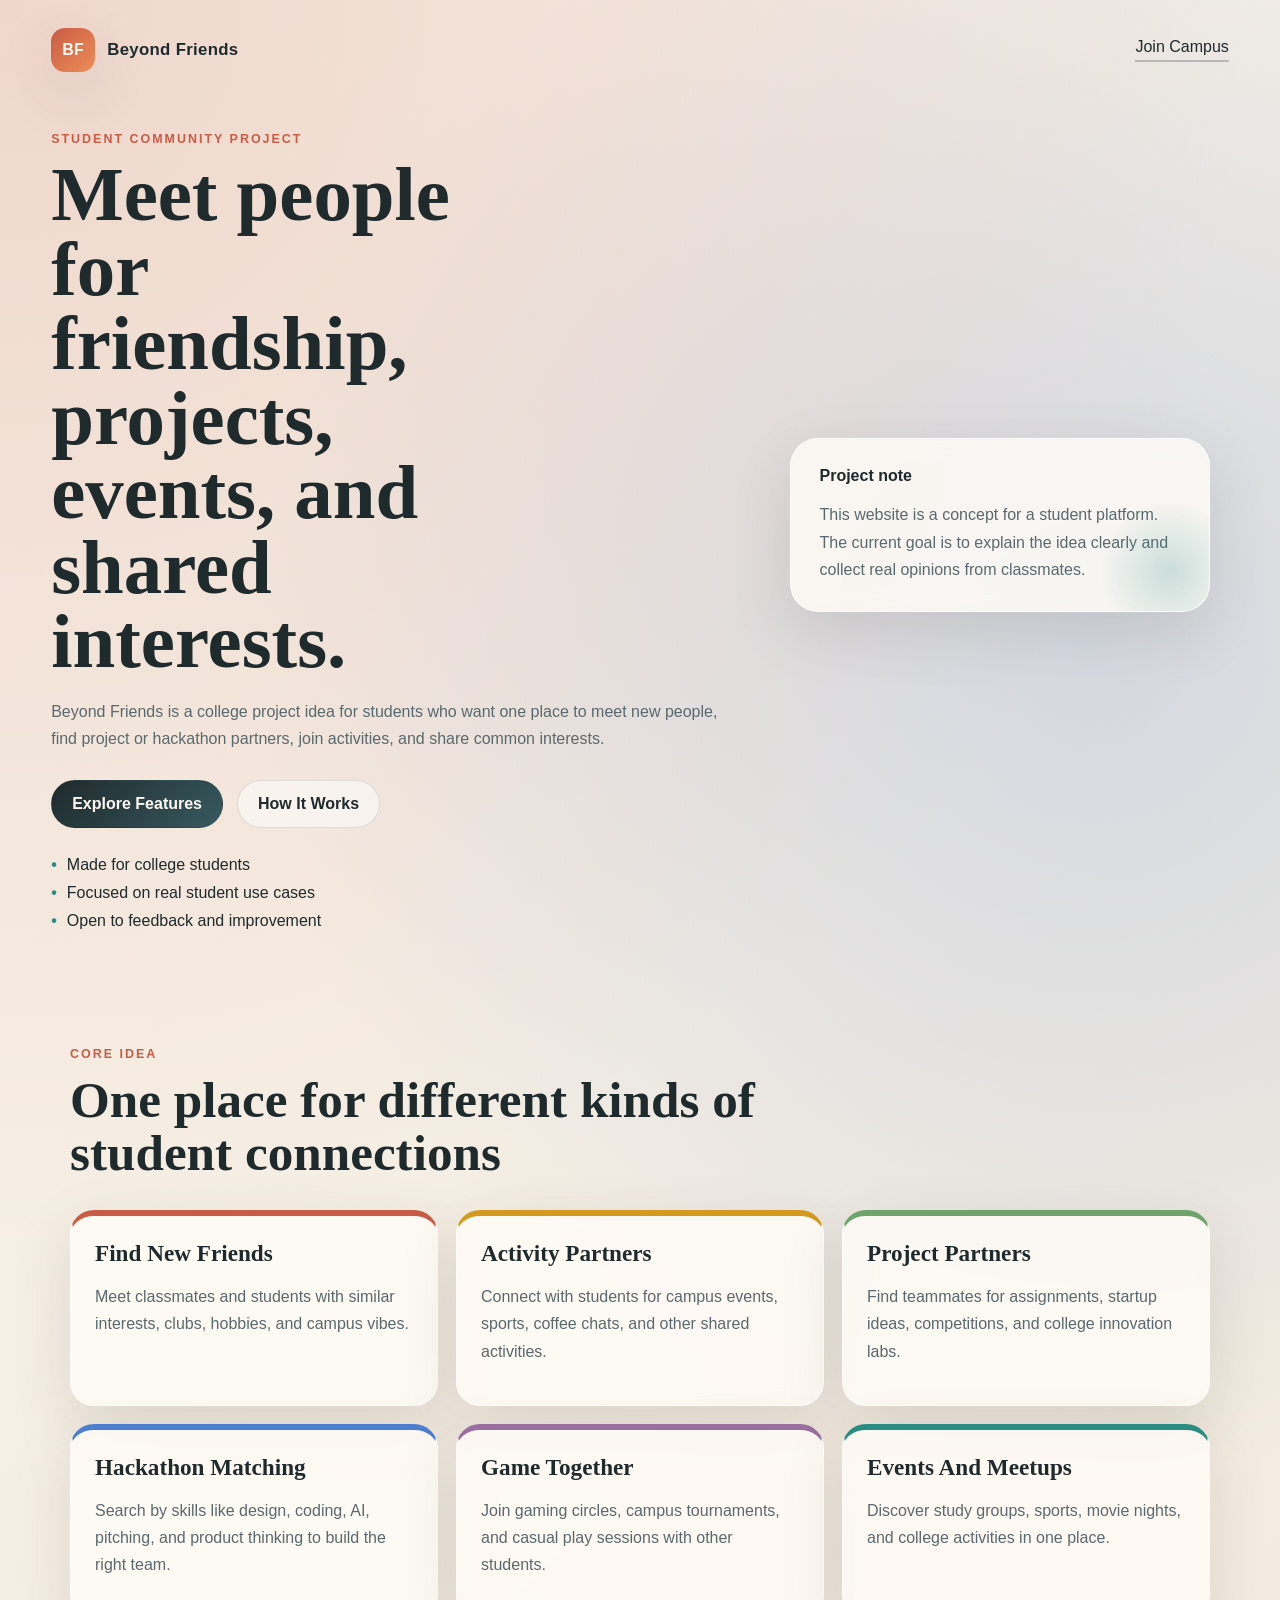
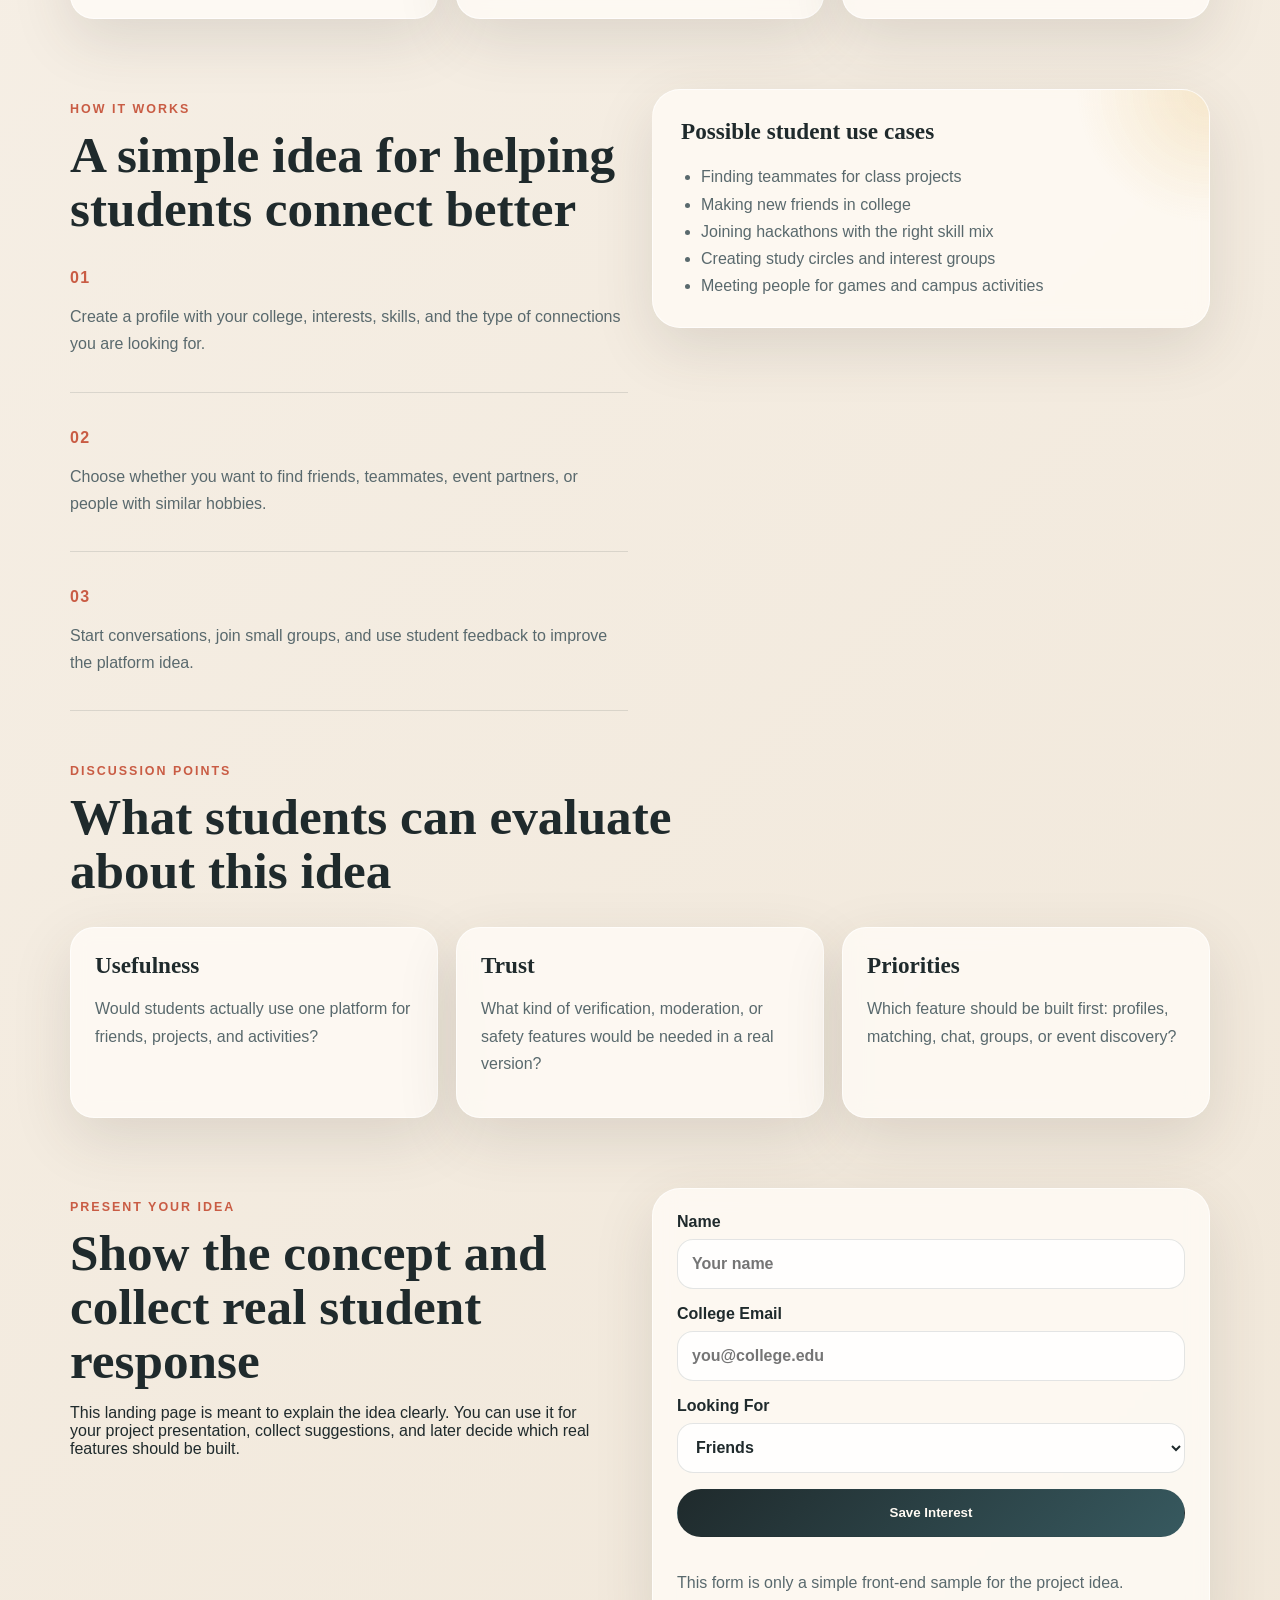
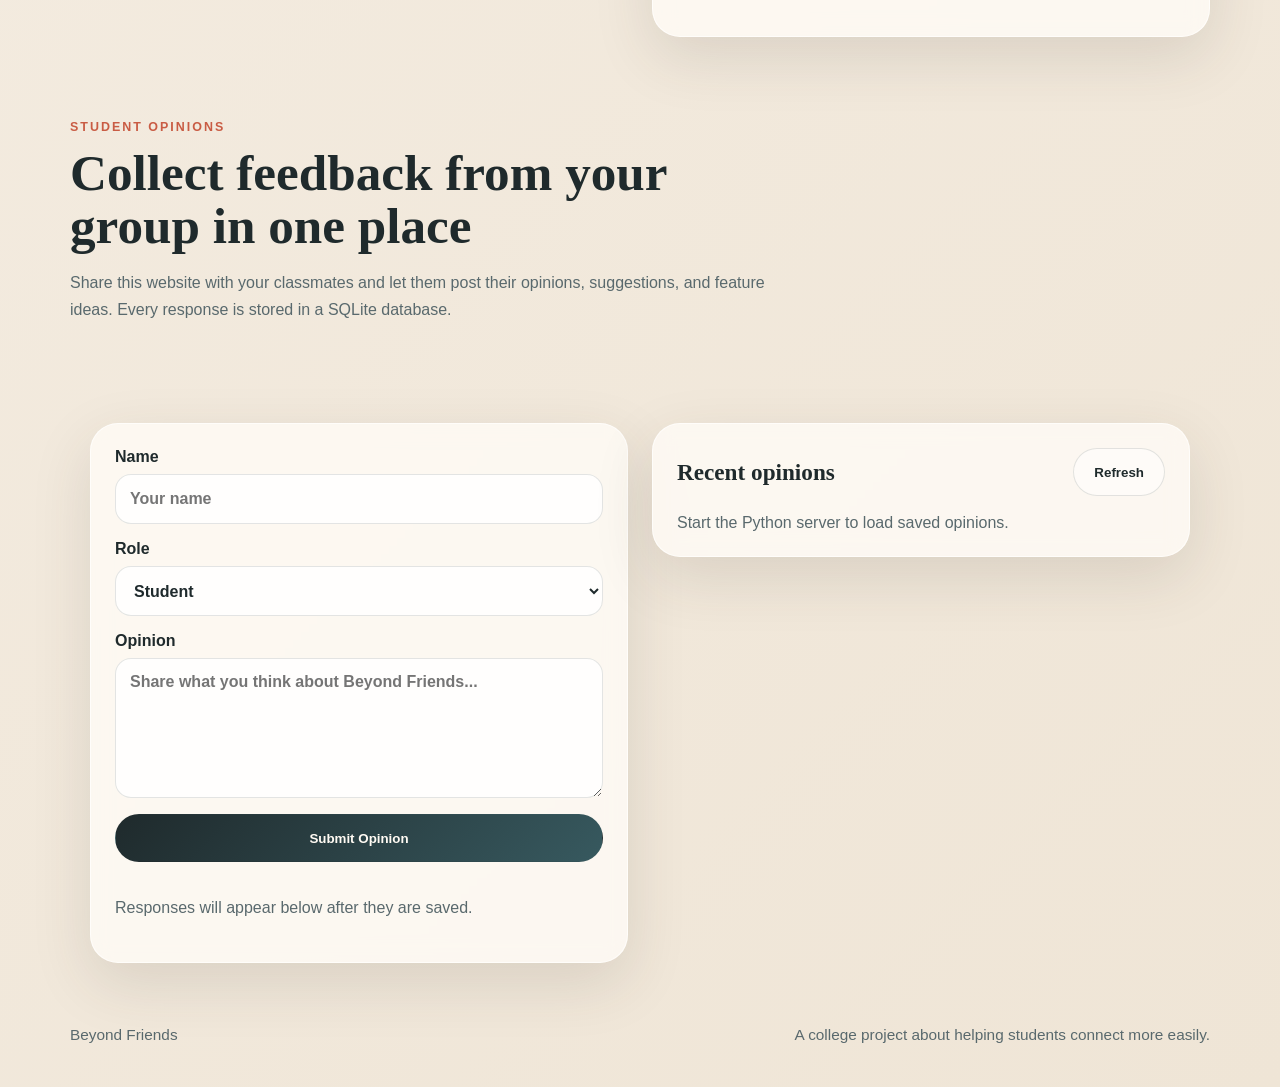
==== index.html @ 1e08a8f1 "Rename beyond-friends-index.html to index.html" ====
﻿<!DOCTYPE html>
<html lang="en">
<head>
  <meta charset="UTF-8">
  <meta name="viewport" content="width=device-width, initial-scale=1.0">
  <title>Beyond Friends | College Student Community</title>
  <meta name="description" content="Beyond Friends is a college project idea that helps students find friends, teammates, activity partners, and communities based on shared interests.">
  <link rel="stylesheet" href="beyond-friends-styles.css">
</head>
<body>
  <div class="site-shell">
    <header class="hero">
      <nav class="topbar">
        <div class="brand">
          <span class="brand-mark">BF</span>
          <span class="brand-text">Beyond Friends</span>
        </div>
        <a class="top-link" href="#join">Join Campus</a>
      </nav>

      <section class="hero-grid">
        <div class="hero-copy">
          <p class="eyebrow">Student community project</p>
          <h1>Meet people for friendship, projects, events, and shared interests.</h1>
          <p class="hero-text">
            Beyond Friends is a college project idea for students who want one place to meet new
            people, find project or hackathon partners, join activities, and share common interests.
          </p>
          <div class="hero-actions">
            <a class="button button-primary" href="#features">Explore Features</a>
            <a class="button button-secondary" href="#how-it-works">How It Works</a>
          </div>
          <ul class="hero-points">
            <li>Made for college students</li>
            <li>Focused on real student use cases</li>
            <li>Open to feedback and improvement</li>
          </ul>
        </div>

        <div class="hero-card">
          <div class="status-card">
            <p class="status-title">Project note</p>
            <p class="status-note">
              This website is a concept for a student platform. The current goal is to explain the
              idea clearly and collect real opinions from classmates.
            </p>
          </div>
        </div>
      </section>
    </header>

    <main>
      <section class="features" id="features">
        <div class="section-heading">
          <p class="eyebrow">Core idea</p>
          <h2>One place for different kinds of student connections</h2>
        </div>
        <div class="feature-grid">
          <article class="feature-card accent-coral">
            <h3>Find New Friends</h3>
            <p>Meet classmates and students with similar interests, clubs, hobbies, and campus vibes.</p>
          </article>
          <article class="feature-card accent-gold">
            <h3>Activity Partners</h3>
            <p>Connect with students for campus events, sports, coffee chats, and other shared activities.</p>
          </article>
          <article class="feature-card accent-green">
            <h3>Project Partners</h3>
            <p>Find teammates for assignments, startup ideas, competitions, and college innovation labs.</p>
          </article>
          <article class="feature-card accent-blue">
            <h3>Hackathon Matching</h3>
            <p>Search by skills like design, coding, AI, pitching, and product thinking to build the right team.</p>
          </article>
          <article class="feature-card accent-purple">
            <h3>Game Together</h3>
            <p>Join gaming circles, campus tournaments, and casual play sessions with other students.</p>
          </article>
          <article class="feature-card accent-teal">
            <h3>Events And Meetups</h3>
            <p>Discover study groups, sports, movie nights, and college activities in one place.</p>
          </article>
        </div>
      </section>

      <section class="split-section" id="how-it-works">
        <div class="split-copy">
          <p class="eyebrow">How it works</p>
          <h2>A simple idea for helping students connect better</h2>
          <div class="steps">
            <div class="step">
              <span>01</span>
              <p>Create a profile with your college, interests, skills, and the type of connections you are looking for.</p>
            </div>
            <div class="step">
              <span>02</span>
              <p>Choose whether you want to find friends, teammates, event partners, or people with similar hobbies.</p>
            </div>
            <div class="step">
              <span>03</span>
              <p>Start conversations, join small groups, and use student feedback to improve the platform idea.</p>
            </div>
          </div>
        </div>
        <div class="community-panel">
          <h3>Possible student use cases</h3>
          <ul class="idea-list">
            <li>Finding teammates for class projects</li>
            <li>Making new friends in college</li>
            <li>Joining hackathons with the right skill mix</li>
            <li>Creating study circles and interest groups</li>
            <li>Meeting people for games and campus activities</li>
          </ul>
        </div>
      </section>

      <section class="safety-section">
        <div class="section-heading">
          <p class="eyebrow">Discussion points</p>
          <h2>What students can evaluate about this idea</h2>
        </div>
        <div class="safety-grid">
          <div class="safety-card">
            <h3>Usefulness</h3>
            <p>Would students actually use one platform for friends, projects, and activities?</p>
          </div>
          <div class="safety-card">
            <h3>Trust</h3>
            <p>What kind of verification, moderation, or safety features would be needed in a real version?</p>
          </div>
          <div class="safety-card">
            <h3>Priorities</h3>
            <p>Which feature should be built first: profiles, matching, chat, groups, or event discovery?</p>
          </div>
        </div>
      </section>

      <section class="join-section" id="join">
        <div class="join-copy">
          <p class="eyebrow">Present your idea</p>
          <h2>Show the concept and collect real student response</h2>
          <p>
            This landing page is meant to explain the idea clearly. You can use it for your project
            presentation, collect suggestions, and later decide which real features should be built.
          </p>
        </div>
        <form class="join-form">
          <label>
            Name
            <input type="text" placeholder="Your name">
          </label>
          <label>
            College Email
            <input type="email" placeholder="you@college.edu">
          </label>
          <label>
            Looking For
            <select>
              <option>Friends</option>
              <option>Hackathon Partners</option>
              <option>Project Teammates</option>
              <option>Gaming Squad</option>
              <option>Event Partners</option>
            </select>
          </label>
          <button type="button" class="button button-primary full-width" id="demoButton">Save Interest</button>
          <p class="form-note" id="formMessage">This form is only a simple front-end sample for the project idea.</p>
        </form>
      </section>

      <section class="feedback-section" id="feedback">
        <div class="section-heading">
          <p class="eyebrow">Student opinions</p>
          <h2>Collect feedback from your group in one place</h2>
          <p class="section-copy">
            Share this website with your classmates and let them post their opinions, suggestions,
            and feature ideas. Every response is stored in a SQLite database.
          </p>
        </div>
        <div class="feedback-layout">
          <form class="feedback-form" id="feedbackForm">
            <label>
              Name
              <input type="text" id="feedbackName" placeholder="Your name" required>
            </label>
            <label>
              Role
              <select id="feedbackRole">
                <option>Student</option>
                <option>Designer</option>
                <option>Developer</option>
                <option>Faculty</option>
              </select>
            </label>
            <label>
              Opinion
              <textarea id="feedbackMessage" rows="5" placeholder="Share what you think about Beyond Friends..." required></textarea>
            </label>
            <button type="submit" class="button button-primary full-width">Submit Opinion</button>
            <p class="form-note" id="feedbackStatus">Responses will appear below after they are saved.</p>
          </form>

          <div class="feedback-feed">
            <div class="feedback-feed-head">
              <h3>Recent opinions</h3>
              <button type="button" class="button button-secondary" id="refreshFeedback">Refresh</button>
            </div>
            <div id="feedbackList" class="feedback-list">
              <p class="empty-state">No opinions yet. Be the first one to post feedback.</p>
            </div>
          </div>
        </div>
      </section>
    </main>

    <footer class="footer">
      <p>Beyond Friends</p>
      <p>A college project about helping students connect more easily.</p>
    </footer>
  </div>

  <script src="beyond-friends-script.js"></script>
</body>
</html>
---- beyond-friends-styles.css ----
﻿:root {
  --bg: #f4efe6;
  --bg-strong: #f0e3d0;
  --paper: rgba(255, 252, 247, 0.8);
  --ink: #1f2a2c;
  --muted: #59696d;
  --line: rgba(31, 42, 44, 0.12);
  --rose: #c95c44;
  --mustard: #d49a1f;
  --sea: #2a8c82;
  --sky: #4d7fd1;
  --mint: #6fa36c;
  --plum: #9a6f9f;
  --shadow: 0 20px 60px rgba(61, 51, 43, 0.13);
}

* {
  box-sizing: border-box;
}

html {
  scroll-behavior: smooth;
}

body {
  margin: 0;
  font-family: "Trebuchet MS", "Segoe UI", sans-serif;
  color: var(--ink);
  background:
    radial-gradient(circle at top left, rgba(201, 92, 68, 0.18), transparent 28%),
    radial-gradient(circle at 85% 15%, rgba(77, 127, 209, 0.2), transparent 22%),
    linear-gradient(135deg, #f8f2ea 0%, #efe5d6 100%);
}

.site-shell {
  min-height: 100vh;
}

.hero {
  padding: 28px clamp(20px, 4vw, 56px) 64px;
}

.topbar,
.hero-grid,
.features,
.split-section,
.safety-section,
.join-section,
.footer {
  max-width: 1180px;
  margin: 0 auto;
}

.topbar {
  display: flex;
  justify-content: space-between;
  align-items: center;
  margin-bottom: 48px;
}

.brand {
  display: flex;
  align-items: center;
  gap: 12px;
  font-weight: 700;
  letter-spacing: 0.02em;
}

.brand-mark {
  display: inline-grid;
  place-items: center;
  width: 44px;
  height: 44px;
  border-radius: 14px;
  background: linear-gradient(135deg, var(--rose), #ed8e59);
  color: #fff9f1;
  box-shadow: var(--shadow);
}

.brand-text {
  font-size: 1.05rem;
}

.top-link {
  color: var(--ink);
  text-decoration: none;
  border-bottom: 2px solid rgba(31, 42, 44, 0.25);
  padding-bottom: 4px;
}

.hero-grid {
  display: grid;
  grid-template-columns: 1.2fr 0.8fr;
  gap: 36px;
  align-items: center;
}

.eyebrow {
  text-transform: uppercase;
  letter-spacing: 0.16em;
  font-size: 0.78rem;
  color: var(--rose);
  font-weight: 700;
  margin-bottom: 12px;
}

h1,
h2,
h3 {
  font-family: "Georgia", "Palatino Linotype", serif;
  margin-top: 0;
}

h1 {
  font-size: clamp(2.8rem, 6vw, 5.2rem);
  line-height: 0.97;
  margin-bottom: 18px;
  max-width: 12ch;
}

h2 {
  font-size: clamp(2rem, 4vw, 3.2rem);
  line-height: 1.05;
  margin-bottom: 16px;
}

h3 {
  font-size: 1.45rem;
  margin-bottom: 10px;
}

.hero-text,
.section-copy,
.feature-card p,
.safety-card p,
.step p,
.form-note,
.status-note,
.status-list span,
.idea-list {
  color: var(--muted);
  line-height: 1.7;
}

.hero-actions {
  display: flex;
  flex-wrap: wrap;
  gap: 14px;
  margin: 28px 0;
}

.button {
  display: inline-flex;
  align-items: center;
  justify-content: center;
  min-height: 48px;
  padding: 0 20px;
  border-radius: 999px;
  text-decoration: none;
  font-weight: 700;
  border: 1px solid transparent;
  cursor: pointer;
  transition: transform 0.2s ease, box-shadow 0.2s ease, background 0.2s ease;
}

.button:hover {
  transform: translateY(-2px);
  box-shadow: 0 10px 24px rgba(31, 42, 44, 0.12);
}

.button-primary {
  background: linear-gradient(135deg, var(--ink), #37595f);
  color: #fffaf3;
}

.button-secondary {
  background: rgba(255, 255, 255, 0.5);
  color: var(--ink);
  border-color: var(--line);
}

.hero-points {
  display: grid;
  gap: 10px;
  padding: 0;
  margin: 0;
  list-style: none;
}

.hero-points li::before {
  content: "•";
  color: var(--sea);
  font-weight: 700;
  padding-right: 10px;
}

.hero-card {
  display: flex;
  justify-content: center;
}

.status-card,
.feature-card,
.community-panel,
.safety-card,
.join-form,
.feedback-form,
.feedback-feed {
  background: var(--paper);
  backdrop-filter: blur(10px);
  border: 1px solid rgba(255, 255, 255, 0.7);
  box-shadow: var(--shadow);
}

.status-card {
  width: min(100%, 420px);
  padding: 28px;
  border-radius: 28px;
  position: relative;
  overflow: hidden;
}

.status-card::after {
  content: "";
  position: absolute;
  inset: auto -30px -30px auto;
  width: 140px;
  height: 140px;
  background: radial-gradient(circle, rgba(42, 140, 130, 0.22), transparent 70%);
}

.status-title {
  margin: 0 0 16px;
  font-weight: 700;
  color: var(--ink);
}

.status-note {
  margin: 0;
}

.features,
.safety-section {
  padding: 40px 20px 0;
}

.section-heading {
  max-width: 720px;
  margin-bottom: 30px;
}

.feature-grid,
.safety-grid {
  display: grid;
  grid-template-columns: repeat(3, minmax(0, 1fr));
  gap: 18px;
}

.feature-card,
.safety-card {
  padding: 24px;
  border-radius: 24px;
}

.accent-coral {
  border-top: 6px solid var(--rose);
}

.accent-gold {
  border-top: 6px solid var(--mustard);
}

.accent-green {
  border-top: 6px solid var(--mint);
}

.accent-blue {
  border-top: 6px solid var(--sky);
}

.accent-purple {
  border-top: 6px solid var(--plum);
}

.accent-teal {
  border-top: 6px solid var(--sea);
}

.split-section,
.join-section,
.feedback-layout {
  display: grid;
  grid-template-columns: 1fr 1fr;
  gap: 24px;
  padding: 70px 20px 0;
  align-items: start;
}

.steps {
  display: grid;
  gap: 18px;
}

.step {
  padding: 18px 0;
  border-bottom: 1px solid var(--line);
}

.step span {
  display: block;
  margin-bottom: 4px;
  color: var(--rose);
  font-weight: 700;
  letter-spacing: 0.08em;
}

.community-panel {
  padding: 28px;
  border-radius: 28px;
  background:
    radial-gradient(circle at top right, rgba(212, 154, 31, 0.18), transparent 22%),
    rgba(255, 251, 245, 0.82);
}

.idea-list {
  margin: 18px 0 0;
  padding-left: 20px;
}

.safety-grid {
  margin-top: 8px;
}

.join-copy {
  padding-right: 20px;
}

.join-form,
.feedback-form {
  display: grid;
  gap: 16px;
  padding: 24px;
  border-radius: 28px;
}

.join-form label,
.feedback-form label {
  display: grid;
  gap: 8px;
  font-weight: 700;
}

.join-form input,
.join-form select,
.feedback-form input,
.feedback-form select,
.feedback-form textarea {
  width: 100%;
  min-height: 50px;
  border-radius: 16px;
  border: 1px solid rgba(31, 42, 44, 0.12);
  padding: 0 14px;
  background: rgba(255, 255, 255, 0.85);
  color: var(--ink);
  font: inherit;
}

.feedback-form textarea {
  min-height: 140px;
  padding: 14px;
  resize: vertical;
}

.feedback-section {
  max-width: 1180px;
  margin: 0 auto;
  padding: 70px 20px 0;
}

.feedback-form,
.feedback-feed {
  padding: 24px;
  border-radius: 28px;
}

.feedback-feed-head {
  display: flex;
  justify-content: space-between;
  gap: 16px;
  align-items: center;
  margin-bottom: 18px;
}

.feedback-feed-head h3 {
  margin-bottom: 0;
}

.feedback-list {
  display: grid;
  gap: 14px;
}

.feedback-item {
  padding: 18px;
  border-radius: 20px;
  background: rgba(255, 255, 255, 0.72);
  border: 1px solid rgba(31, 42, 44, 0.08);
}

.feedback-meta {
  display: flex;
  flex-wrap: wrap;
  gap: 10px;
  align-items: center;
  margin-bottom: 10px;
}

.feedback-name {
  font-weight: 700;
}

.feedback-role,
.feedback-date {
  color: var(--muted);
  font-size: 0.92rem;
}

.feedback-text {
  margin: 0;
  color: var(--ink);
  line-height: 1.7;
}

.empty-state {
  margin: 0;
  color: var(--muted);
}

.full-width {
  width: 100%;
}

.footer {
  display: flex;
  justify-content: space-between;
  gap: 20px;
  padding: 48px 20px 28px;
  color: var(--muted);
  font-size: 0.96rem;
}

@media (max-width: 960px) {
  .hero-grid,
  .feature-grid,
  .split-section,
  .safety-grid,
  .join-section,
  .feedback-layout {
    grid-template-columns: 1fr;
  }

  .join-copy {
    padding-right: 0;
  }

  .footer {
    flex-direction: column;
  }
}

@media (max-width: 640px) {
  .hero {
    padding-top: 20px;
    padding-bottom: 44px;
  }

  .topbar {
    flex-direction: column;
    align-items: flex-start;
    gap: 16px;
    margin-bottom: 28px;
  }

  .hero-actions {
    flex-direction: column;
  }

  .button,
  .top-link,
  .feedback-feed-head .button {
    width: 100%;
  }

  .feedback-feed-head {
    flex-direction: column;
    align-items: stretch;
  }
}
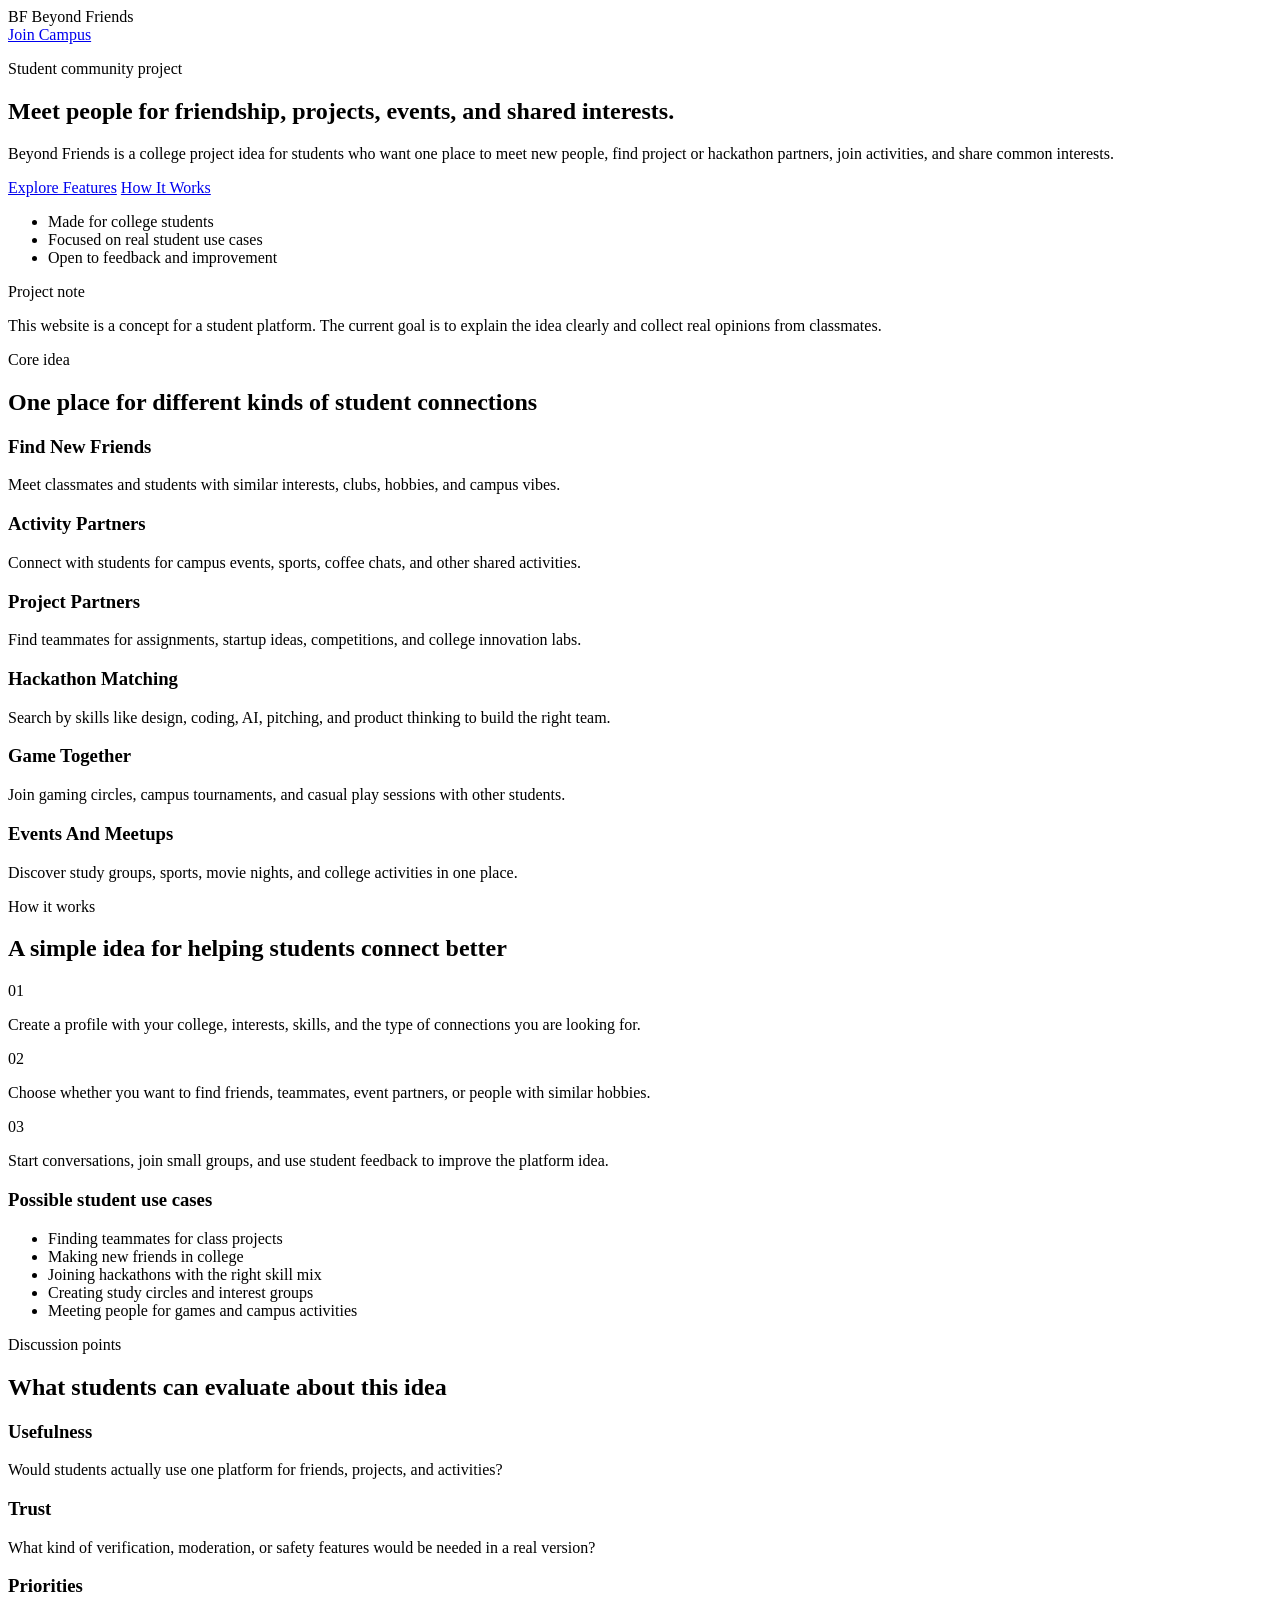
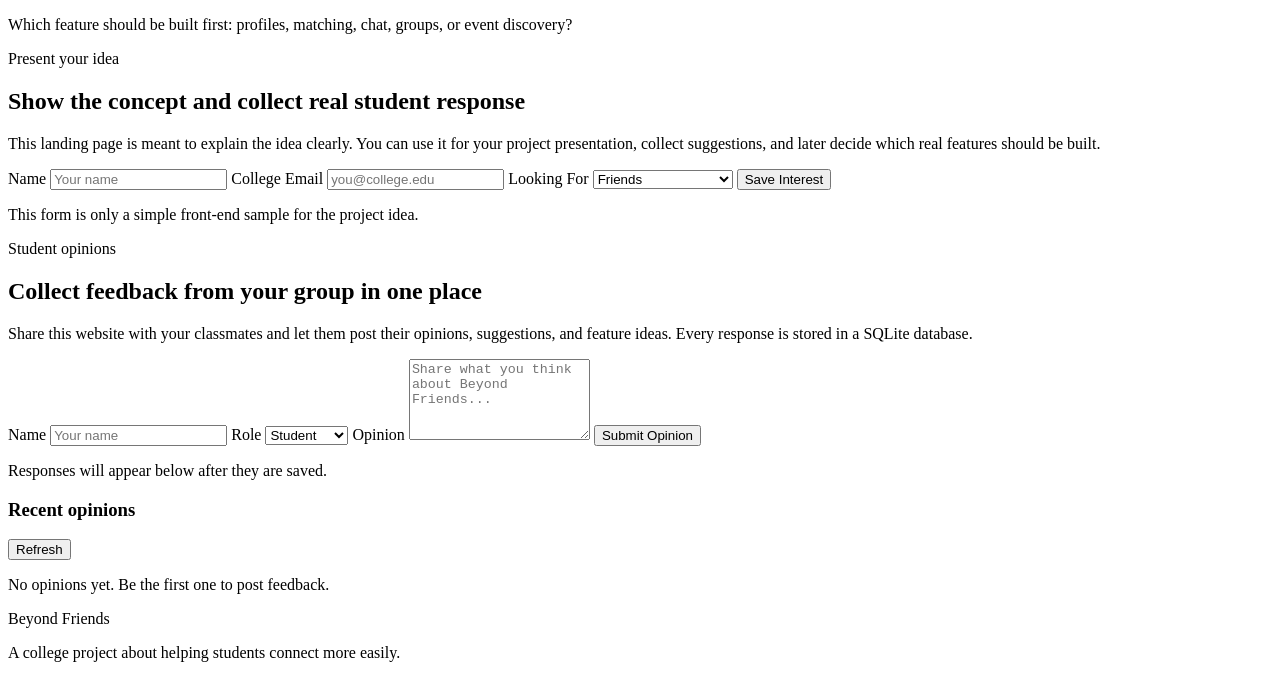
==== commit 55516e5d: "Refactor index.html structure and links" ====
--- a/index.html
+++ b/index.html
@@ -1,6 +1,6 @@
 ﻿<!DOCTYPE html>
 <html lang="en">
-<head>
+<link rel="stylesheet" href="style.css">
   <meta charset="UTF-8">
   <meta name="viewport" content="width=device-width, initial-scale=1.0">
   <title>Beyond Friends | College Student Community</title>
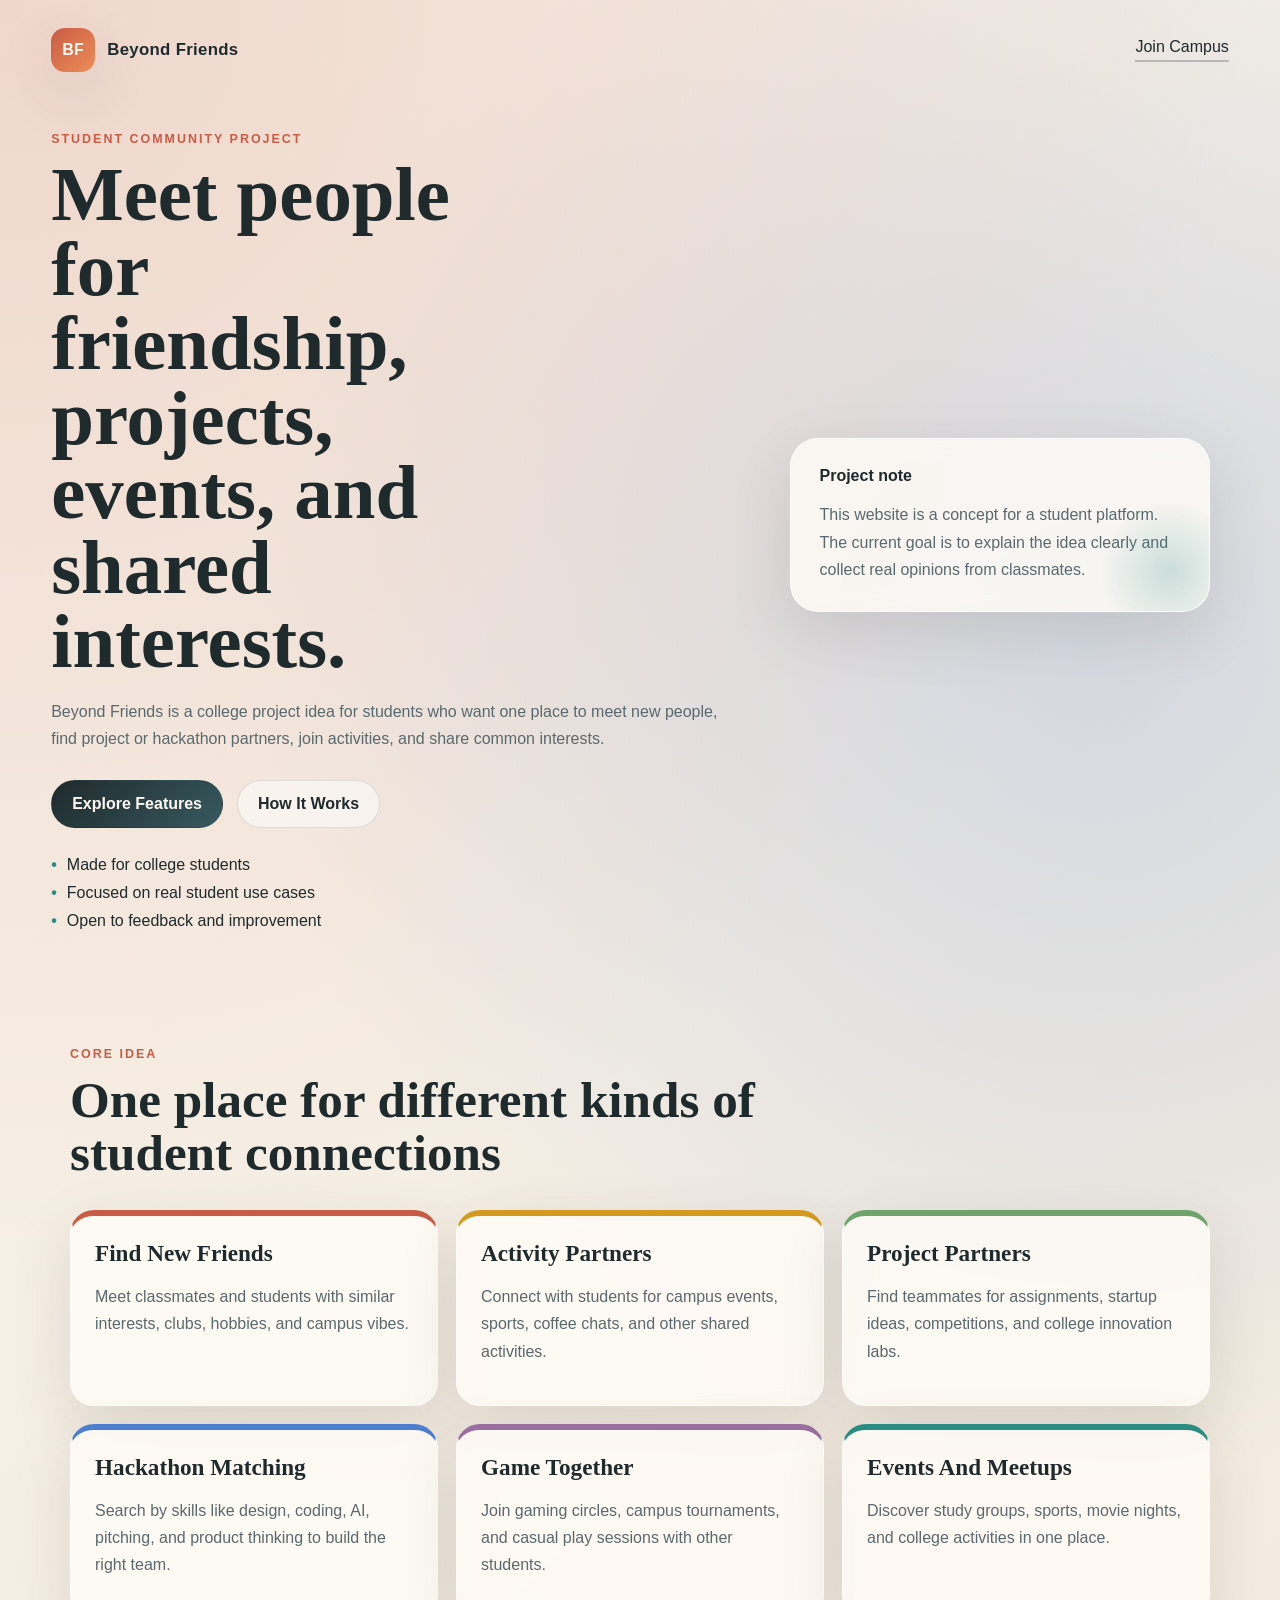
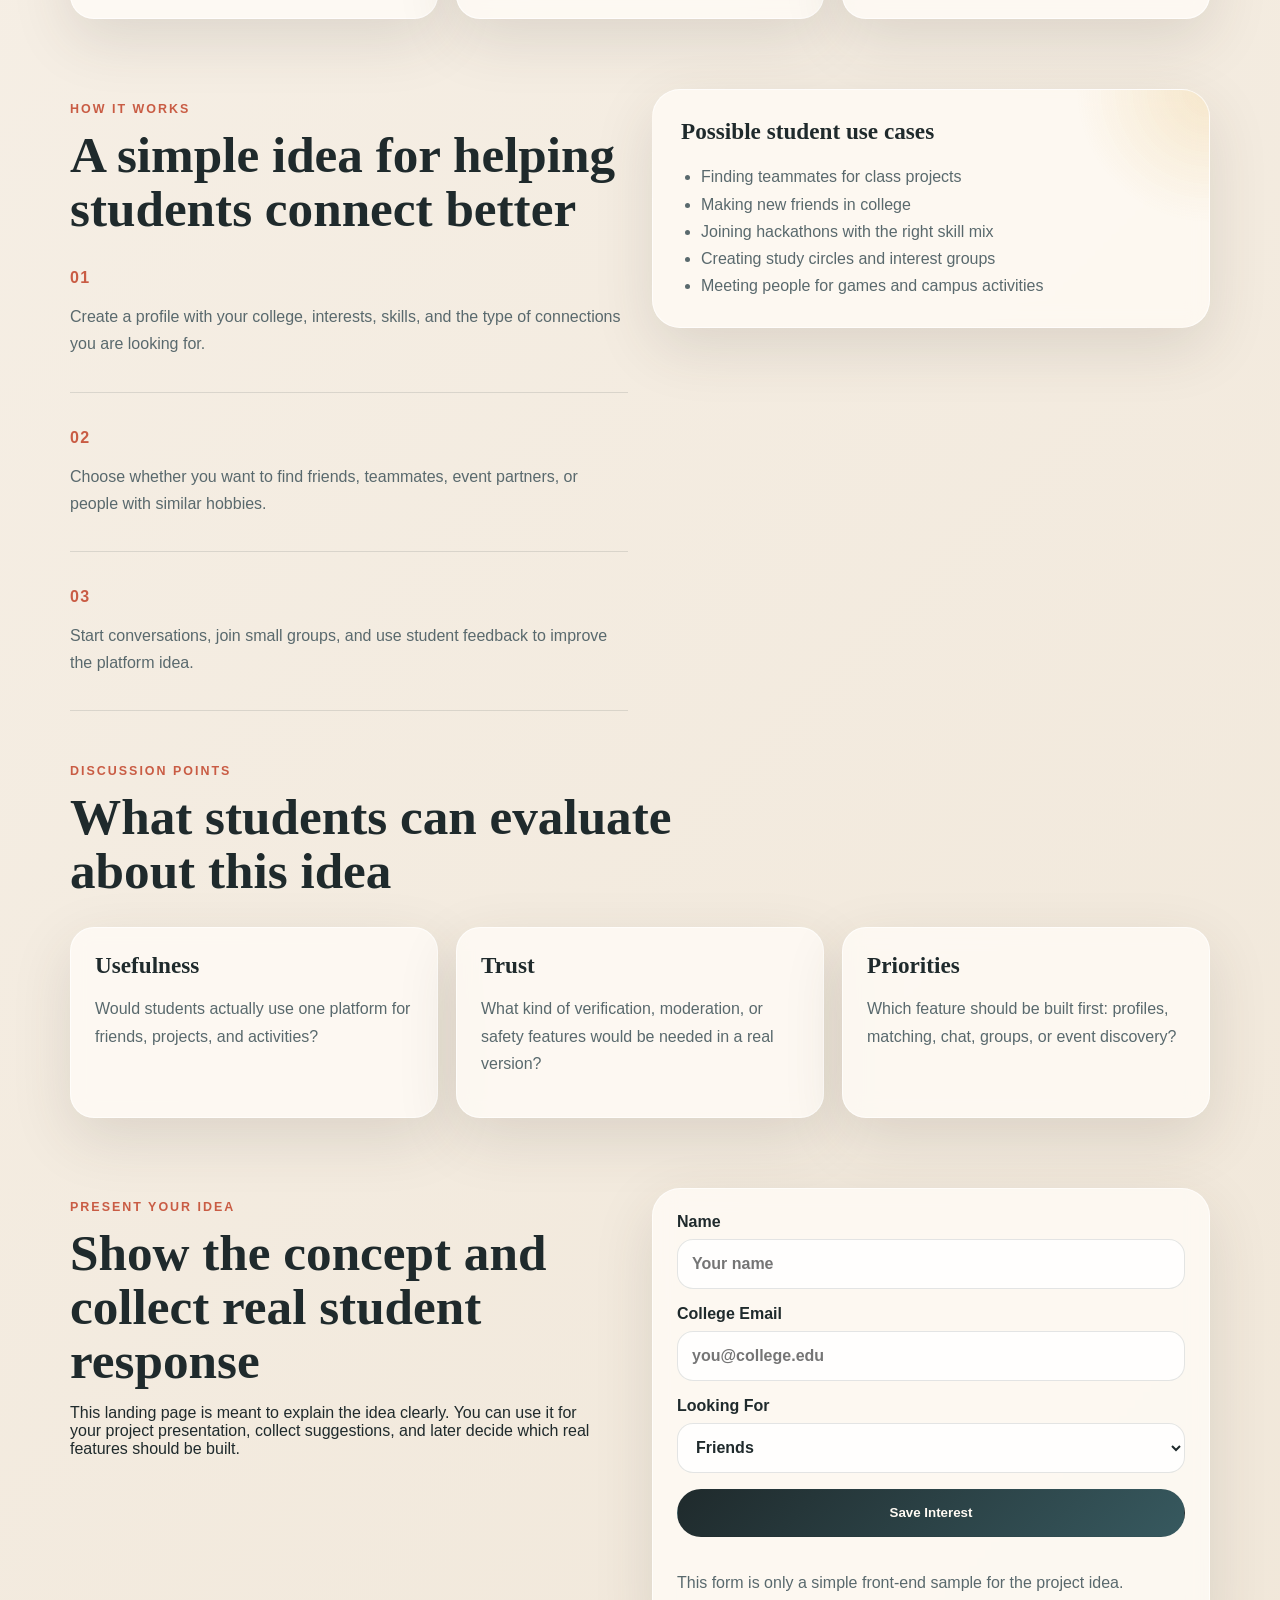
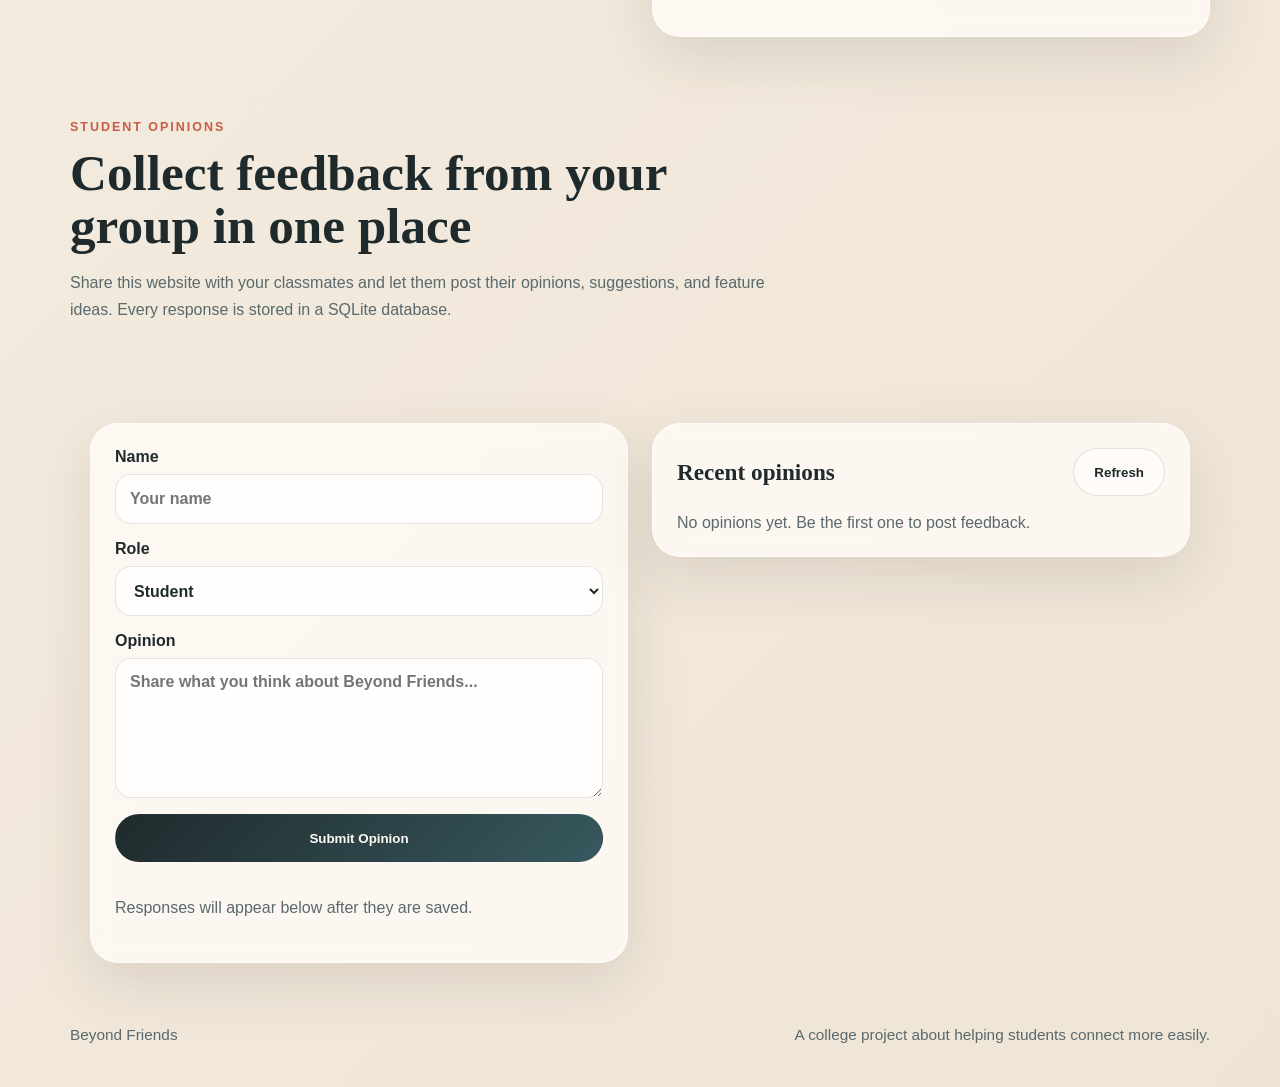
==== commit 166a4538: "Fix HTML structure and update stylesheet links" ====
--- a/index.html
+++ b/index.html
@@ -1,6 +1,6 @@
 ﻿<!DOCTYPE html>
 <html lang="en">
-<link rel="stylesheet" href="style.css">
+<link rel="stylesheet" href="styles.css">
   <meta charset="UTF-8">
   <meta name="viewport" content="width=device-width, initial-scale=1.0">
   <title>Beyond Friends | College Student Community</title>
--- a/styles.css
+++ b/styles.css
@@ -0,0 +1,498 @@
+﻿:root {
+  --bg: #f4efe6;
+  --bg-strong: #f0e3d0;
+  --paper: rgba(255, 252, 247, 0.8);
+  --ink: #1f2a2c;
+  --muted: #59696d;
+  --line: rgba(31, 42, 44, 0.12);
+  --rose: #c95c44;
+  --mustard: #d49a1f;
+  --sea: #2a8c82;
+  --sky: #4d7fd1;
+  --mint: #6fa36c;
+  --plum: #9a6f9f;
+  --shadow: 0 20px 60px rgba(61, 51, 43, 0.13);
+}
+
+* {
+  box-sizing: border-box;
+}
+
+html {
+  scroll-behavior: smooth;
+}
+
+body {
+  margin: 0;
+  font-family: "Trebuchet MS", "Segoe UI", sans-serif;
+  color: var(--ink);
+  background:
+    radial-gradient(circle at top left, rgba(201, 92, 68, 0.18), transparent 28%),
+    radial-gradient(circle at 85% 15%, rgba(77, 127, 209, 0.2), transparent 22%),
+    linear-gradient(135deg, #f8f2ea 0%, #efe5d6 100%);
+}
+
+.site-shell {
+  min-height: 100vh;
+}
+
+.hero {
+  padding: 28px clamp(20px, 4vw, 56px) 64px;
+}
+
+.topbar,
+.hero-grid,
+.features,
+.split-section,
+.safety-section,
+.join-section,
+.footer {
+  max-width: 1180px;
+  margin: 0 auto;
+}
+
+.topbar {
+  display: flex;
+  justify-content: space-between;
+  align-items: center;
+  margin-bottom: 48px;
+}
+
+.brand {
+  display: flex;
+  align-items: center;
+  gap: 12px;
+  font-weight: 700;
+  letter-spacing: 0.02em;
+}
+
+.brand-mark {
+  display: inline-grid;
+  place-items: center;
+  width: 44px;
+  height: 44px;
+  border-radius: 14px;
+  background: linear-gradient(135deg, var(--rose), #ed8e59);
+  color: #fff9f1;
+  box-shadow: var(--shadow);
+}
+
+.brand-text {
+  font-size: 1.05rem;
+}
+
+.top-link {
+  color: var(--ink);
+  text-decoration: none;
+  border-bottom: 2px solid rgba(31, 42, 44, 0.25);
+  padding-bottom: 4px;
+}
+
+.hero-grid {
+  display: grid;
+  grid-template-columns: 1.2fr 0.8fr;
+  gap: 36px;
+  align-items: center;
+}
+
+.eyebrow {
+  text-transform: uppercase;
+  letter-spacing: 0.16em;
+  font-size: 0.78rem;
+  color: var(--rose);
+  font-weight: 700;
+  margin-bottom: 12px;
+}
+
+h1,
+h2,
+h3 {
+  font-family: "Georgia", "Palatino Linotype", serif;
+  margin-top: 0;
+}
+
+h1 {
+  font-size: clamp(2.8rem, 6vw, 5.2rem);
+  line-height: 0.97;
+  margin-bottom: 18px;
+  max-width: 12ch;
+}
+
+h2 {
+  font-size: clamp(2rem, 4vw, 3.2rem);
+  line-height: 1.05;
+  margin-bottom: 16px;
+}
+
+h3 {
+  font-size: 1.45rem;
+  margin-bottom: 10px;
+}
+
+.hero-text,
+.section-copy,
+.feature-card p,
+.safety-card p,
+.step p,
+.form-note,
+.status-note,
+.status-list span,
+.idea-list {
+  color: var(--muted);
+  line-height: 1.7;
+}
+
+.hero-actions {
+  display: flex;
+  flex-wrap: wrap;
+  gap: 14px;
+  margin: 28px 0;
+}
+
+.button {
+  display: inline-flex;
+  align-items: center;
+  justify-content: center;
+  min-height: 48px;
+  padding: 0 20px;
+  border-radius: 999px;
+  text-decoration: none;
+  font-weight: 700;
+  border: 1px solid transparent;
+  cursor: pointer;
+  transition: transform 0.2s ease, box-shadow 0.2s ease, background 0.2s ease;
+}
+
+.button:hover {
+  transform: translateY(-2px);
+  box-shadow: 0 10px 24px rgba(31, 42, 44, 0.12);
+}
+
+.button-primary {
+  background: linear-gradient(135deg, var(--ink), #37595f);
+  color: #fffaf3;
+}
+
+.button-secondary {
+  background: rgba(255, 255, 255, 0.5);
+  color: var(--ink);
+  border-color: var(--line);
+}
+
+.hero-points {
+  display: grid;
+  gap: 10px;
+  padding: 0;
+  margin: 0;
+  list-style: none;
+}
+
+.hero-points li::before {
+  content: "•";
+  color: var(--sea);
+  font-weight: 700;
+  padding-right: 10px;
+}
+
+.hero-card {
+  display: flex;
+  justify-content: center;
+}
+
+.status-card,
+.feature-card,
+.community-panel,
+.safety-card,
+.join-form,
+.feedback-form,
+.feedback-feed {
+  background: var(--paper);
+  backdrop-filter: blur(10px);
+  border: 1px solid rgba(255, 255, 255, 0.7);
+  box-shadow: var(--shadow);
+}
+
+.status-card {
+  width: min(100%, 420px);
+  padding: 28px;
+  border-radius: 28px;
+  position: relative;
+  overflow: hidden;
+}
+
+.status-card::after {
+  content: "";
+  position: absolute;
+  inset: auto -30px -30px auto;
+  width: 140px;
+  height: 140px;
+  background: radial-gradient(circle, rgba(42, 140, 130, 0.22), transparent 70%);
+}
+
+.status-title {
+  margin: 0 0 16px;
+  font-weight: 700;
+  color: var(--ink);
+}
+
+.status-note {
+  margin: 0;
+}
+
+.features,
+.safety-section {
+  padding: 40px 20px 0;
+}
+
+.section-heading {
+  max-width: 720px;
+  margin-bottom: 30px;
+}
+
+.feature-grid,
+.safety-grid {
+  display: grid;
+  grid-template-columns: repeat(3, minmax(0, 1fr));
+  gap: 18px;
+}
+
+.feature-card,
+.safety-card {
+  padding: 24px;
+  border-radius: 24px;
+}
+
+.accent-coral {
+  border-top: 6px solid var(--rose);
+}
+
+.accent-gold {
+  border-top: 6px solid var(--mustard);
+}
+
+.accent-green {
+  border-top: 6px solid var(--mint);
+}
+
+.accent-blue {
+  border-top: 6px solid var(--sky);
+}
+
+.accent-purple {
+  border-top: 6px solid var(--plum);
+}
+
+.accent-teal {
+  border-top: 6px solid var(--sea);
+}
+
+.split-section,
+.join-section,
+.feedback-layout {
+  display: grid;
+  grid-template-columns: 1fr 1fr;
+  gap: 24px;
+  padding: 70px 20px 0;
+  align-items: start;
+}
+
+.steps {
+  display: grid;
+  gap: 18px;
+}
+
+.step {
+  padding: 18px 0;
+  border-bottom: 1px solid var(--line);
+}
+
+.step span {
+  display: block;
+  margin-bottom: 4px;
+  color: var(--rose);
+  font-weight: 700;
+  letter-spacing: 0.08em;
+}
+
+.community-panel {
+  padding: 28px;
+  border-radius: 28px;
+  background:
+    radial-gradient(circle at top right, rgba(212, 154, 31, 0.18), transparent 22%),
+    rgba(255, 251, 245, 0.82);
+}
+
+.idea-list {
+  margin: 18px 0 0;
+  padding-left: 20px;
+}
+
+.safety-grid {
+  margin-top: 8px;
+}
+
+.join-copy {
+  padding-right: 20px;
+}
+
+.join-form,
+.feedback-form {
+  display: grid;
+  gap: 16px;
+  padding: 24px;
+  border-radius: 28px;
+}
+
+.join-form label,
+.feedback-form label {
+  display: grid;
+  gap: 8px;
+  font-weight: 700;
+}
+
+.join-form input,
+.join-form select,
+.feedback-form input,
+.feedback-form select,
+.feedback-form textarea {
+  width: 100%;
+  min-height: 50px;
+  border-radius: 16px;
+  border: 1px solid rgba(31, 42, 44, 0.12);
+  padding: 0 14px;
+  background: rgba(255, 255, 255, 0.85);
+  color: var(--ink);
+  font: inherit;
+}
+
+.feedback-form textarea {
+  min-height: 140px;
+  padding: 14px;
+  resize: vertical;
+}
+
+.feedback-section {
+  max-width: 1180px;
+  margin: 0 auto;
+  padding: 70px 20px 0;
+}
+
+.feedback-form,
+.feedback-feed {
+  padding: 24px;
+  border-radius: 28px;
+}
+
+.feedback-feed-head {
+  display: flex;
+  justify-content: space-between;
+  gap: 16px;
+  align-items: center;
+  margin-bottom: 18px;
+}
+
+.feedback-feed-head h3 {
+  margin-bottom: 0;
+}
+
+.feedback-list {
+  display: grid;
+  gap: 14px;
+}
+
+.feedback-item {
+  padding: 18px;
+  border-radius: 20px;
+  background: rgba(255, 255, 255, 0.72);
+  border: 1px solid rgba(31, 42, 44, 0.08);
+}
+
+.feedback-meta {
+  display: flex;
+  flex-wrap: wrap;
+  gap: 10px;
+  align-items: center;
+  margin-bottom: 10px;
+}
+
+.feedback-name {
+  font-weight: 700;
+}
+
+.feedback-role,
+.feedback-date {
+  color: var(--muted);
+  font-size: 0.92rem;
+}
+
+.feedback-text {
+  margin: 0;
+  color: var(--ink);
+  line-height: 1.7;
+}
+
+.empty-state {
+  margin: 0;
+  color: var(--muted);
+}
+
+.full-width {
+  width: 100%;
+}
+
+.footer {
+  display: flex;
+  justify-content: space-between;
+  gap: 20px;
+  padding: 48px 20px 28px;
+  color: var(--muted);
+  font-size: 0.96rem;
+}
+
+@media (max-width: 960px) {
+  .hero-grid,
+  .feature-grid,
+  .split-section,
+  .safety-grid,
+  .join-section,
+  .feedback-layout {
+    grid-template-columns: 1fr;
+  }
+
+  .join-copy {
+    padding-right: 0;
+  }
+
+  .footer {
+    flex-direction: column;
+  }
+}
+
+@media (max-width: 640px) {
+  .hero {
+    padding-top: 20px;
+    padding-bottom: 44px;
+  }
+
+  .topbar {
+    flex-direction: column;
+    align-items: flex-start;
+    gap: 16px;
+    margin-bottom: 28px;
+  }
+
+  .hero-actions {
+    flex-direction: column;
+  }
+
+  .button,
+  .top-link,
+  .feedback-feed-head .button {
+    width: 100%;
+  }
+
+  .feedback-feed-head {
+    flex-direction: column;
+    align-items: stretch;
+  }
+}
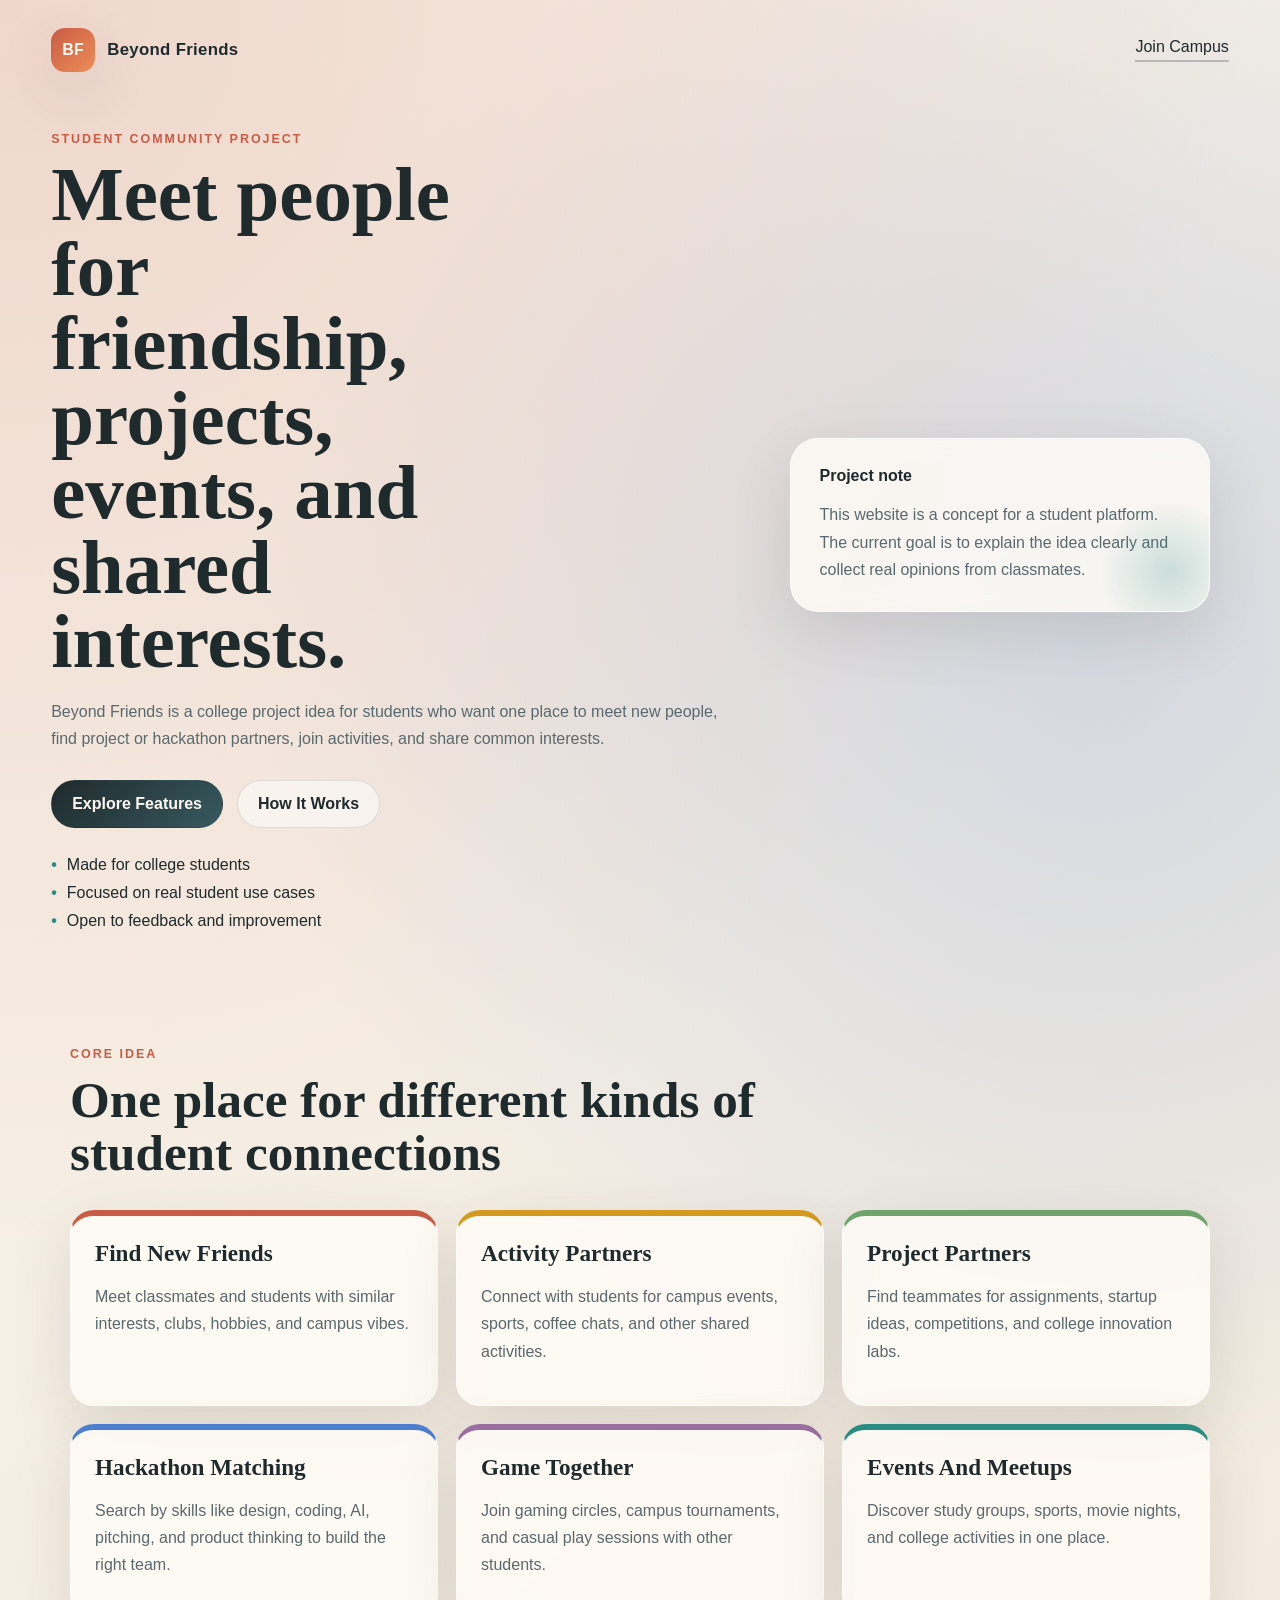
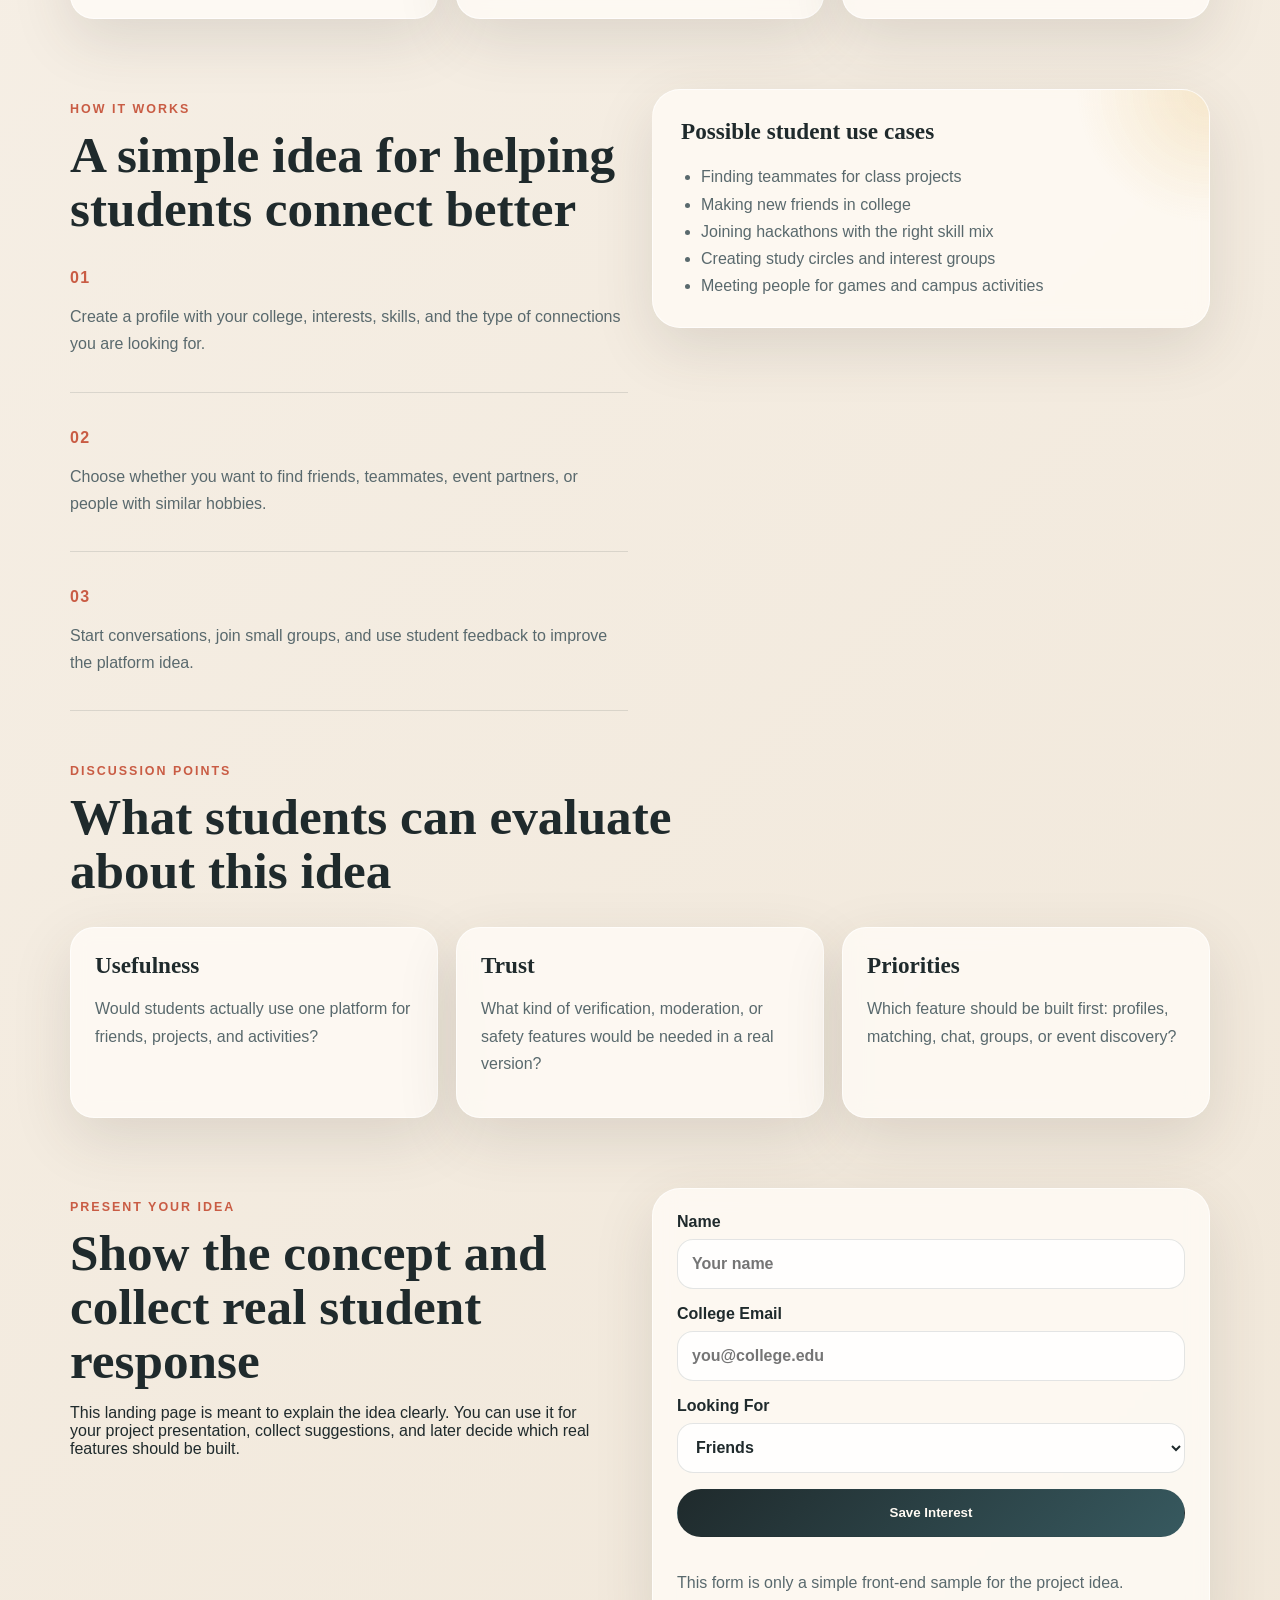
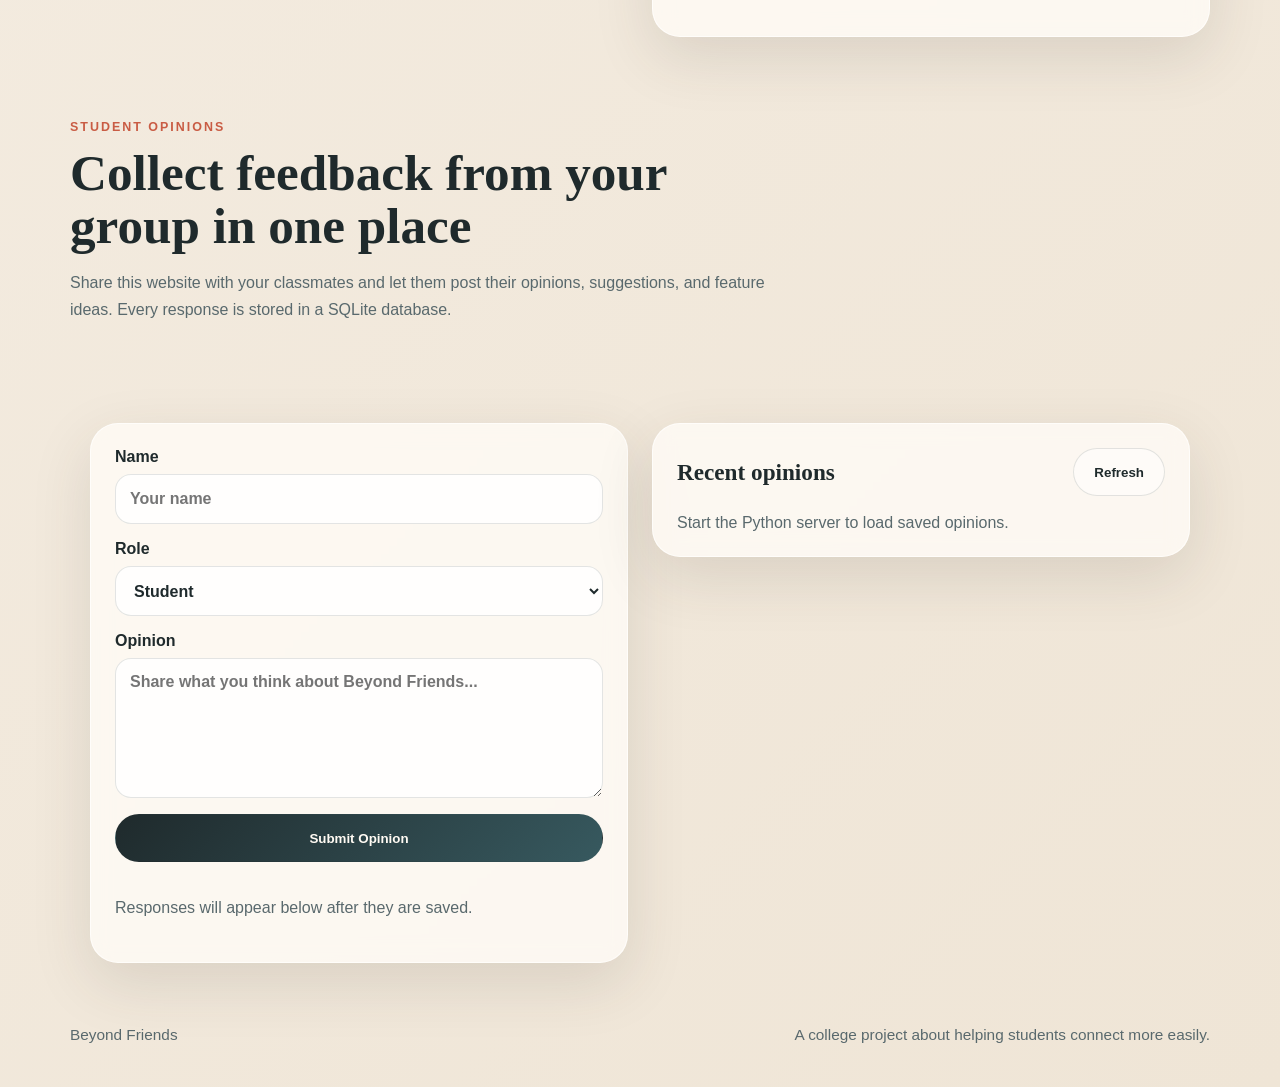
==== commit 793004c7: "Update index.html" ====
--- a/index.html
+++ b/index.html
@@ -1,11 +1,11 @@
 ﻿<!DOCTYPE html>
 <html lang="en">
-<link rel="stylesheet" href="styles.css">
+<head>
   <meta charset="UTF-8">
   <meta name="viewport" content="width=device-width, initial-scale=1.0">
   <title>Beyond Friends | College Student Community</title>
   <meta name="description" content="Beyond Friends is a college project idea that helps students find friends, teammates, activity partners, and communities based on shared interests.">
-  <link rel="stylesheet" href="beyond-friends-styles.css">
+  <link rel="stylesheet" href="styles.css">
 </head>
 <body>
   <div class="site-shell">
@@ -219,6 +219,6 @@
     </footer>
   </div>
 
-  <script src="beyond-friends-script.js"></script>
+  <script src="script.js"></script>
 </body>
 </html>
